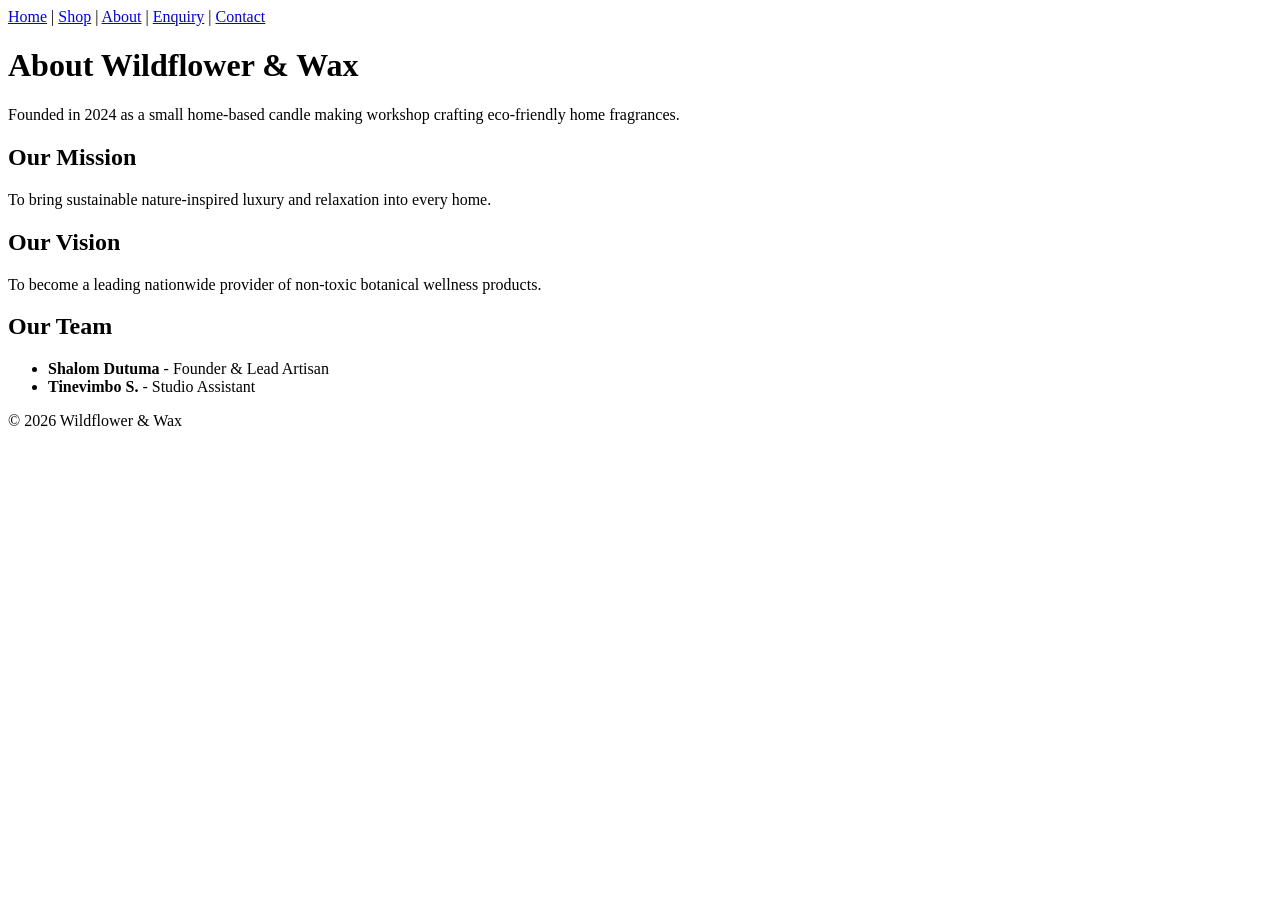
==== about.html @ d5ee0350 "Initial commit: complete rubric-compliant HTML skeleton templates and images" ====
<!DOCTYPE html>
<html lang="en">
<head>
    <meta charset="UTF-8">
    <title>About - Wildflower & Wax</title>
</head>
<body>

    <header>
        <nav>
            <a href="index.html">Home</a> | 
            <a href="products.html">Shop</a> | 
            <a href="about.html">About</a> | 
            <a href="enquiry.html">Enquiry</a> | 
            <a href="contact.html">Contact</a>
        </nav>
    </header>

    <main>
        <h1>About Wildflower & Wax</h1>
        <p>Founded in 2024 as a small home-based candle making workshop crafting eco-friendly home fragrances.</p>
        
        <h2>Our Mission</h2>
        <p>To bring sustainable nature-inspired luxury and relaxation into every home.</p>

        <h2>Our Vision</h2>
        <p>To become a leading nationwide provider of non-toxic botanical wellness products.</p>

        <h2>Our Team</h2>
        <ul>
            <li><strong>Shalom Dutuma</strong> - Founder & Lead Artisan</li>
            <li><strong>Tinevimbo S.</strong> - Studio Assistant</li>
        </ul>
    </main>

    <footer>
        <p>&copy; 2026 Wildflower & Wax</p>
    </footer>

</body>
</html>
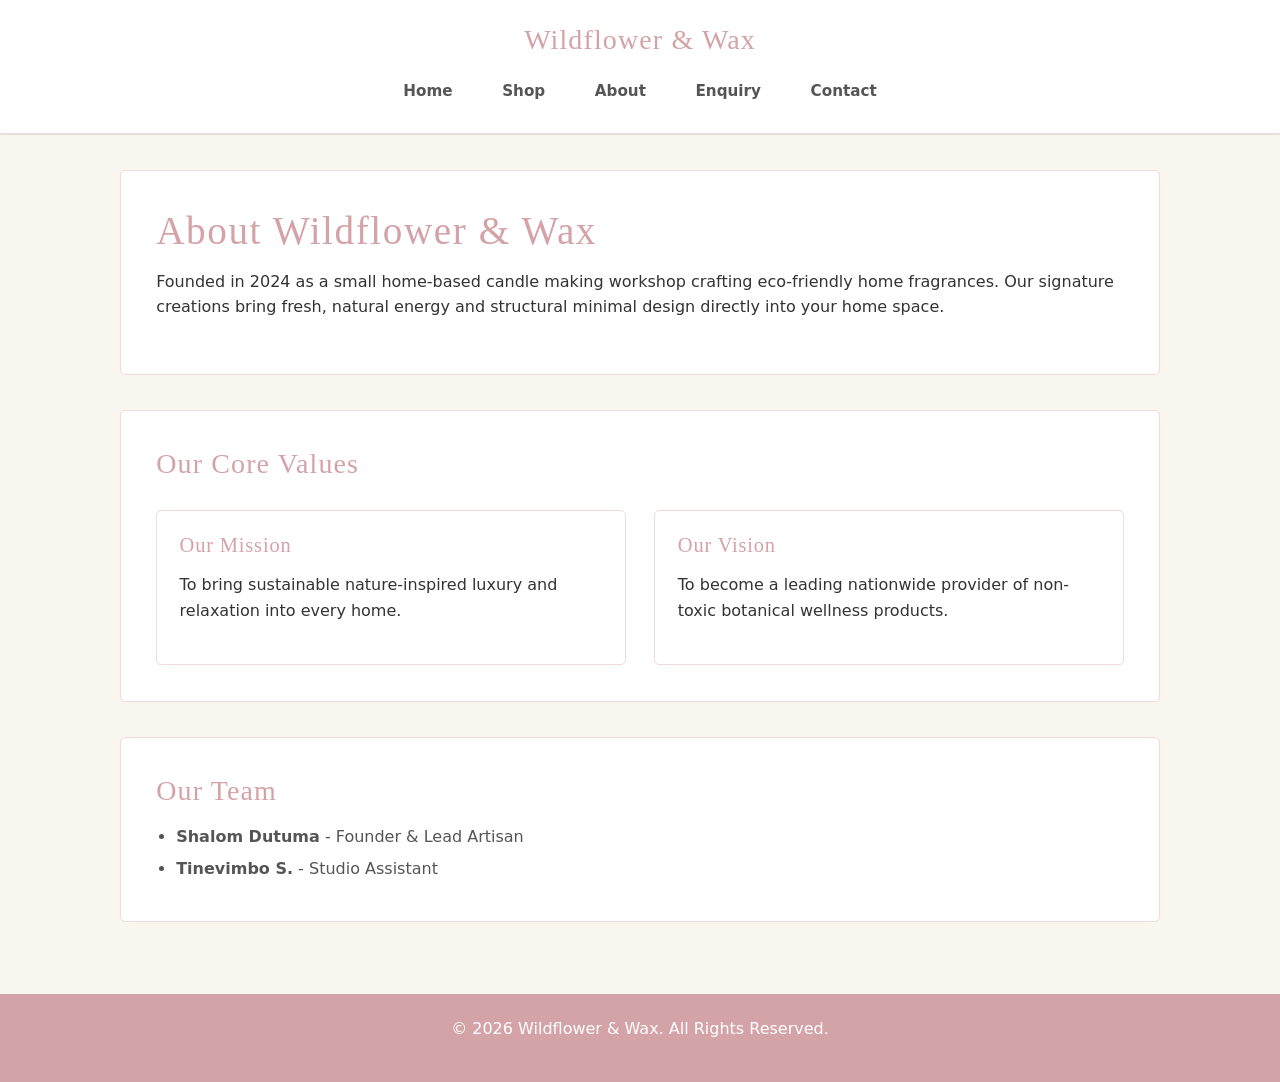
==== commit d4c5eb7f: "Final Build: Configured cascading layout style sheet metrics, embedded viewport tags, and updated re" ====
--- a/about.html
+++ b/about.html
@@ -1,40 +1,74 @@
 <!DOCTYPE html>
 <html lang="en">
 <head>
+    <!-- Basic site setup and character mapping -->
     <meta charset="UTF-8">
-    <title>About - Wildflower & Wax</title>
+    
+    <!--Slide Page 10: Viewport configuration to fix scale and zoom shifts on smartphones -->
+    <meta name="viewport" content="width=device-width, initial-scale=1.0">
+    
+    <title>About Us - Wildflower & Wax</title>
+    
+    <!-- Pulling in our shared global styling sheet file -->
+    <link rel="stylesheet" type="text/css" href="css/style.css">
 </head>
 <body>
 
+    <!-- Main brand header and top navigation link matrix -->
     <header>
+        <h2>Wildflower & Wax</h2>
         <nav>
-            <a href="index.html">Home</a> | 
-            <a href="products.html">Shop</a> | 
-            <a href="about.html">About</a> | 
-            <a href="enquiry.html">Enquiry</a> | 
+            <a href="index.html">Home</a>
+            <a href="products.html">Shop</a>
+            <a href="about.html">About</a>
+            <a href="enquiry.html">Enquiry</a>
             <a href="contact.html">Contact</a>
         </nav>
     </header>
 
+    <!-- Content framework container wrapping all about page paragraphs -->
     <main>
-        <h1>About Wildflower & Wax</h1>
-        <p>Founded in 2024 as a small home-based candle making workshop crafting eco-friendly home fragrances.</p>
         
-        <h2>Our Mission</h2>
-        <p>To bring sustainable nature-inspired luxury and relaxation into every home.</p>
+        <!-- Section layout blocking out the brand background backstory -->
+        <section>
+            <h1>About Wildflower & Wax</h1>
+            <p>Founded in 2024 as a small home-based candle making workshop crafting eco-friendly home fragrances. Our signature creations bring fresh, natural energy and structural minimal design directly into your home space.</p>
+        </section>
 
-        <h2>Our Vision</h2>
-        <p>To become a leading nationwide provider of non-toxic botanical wellness products.</p>
+        <!-- Dynamic flex row grid system tracking our core objectives -->
+        <section>
+            <h2>Our Core Values</h2>
+            <div class="grid-layout">
+                
+                <!-- Left item column focusing on brand mission statement parameters -->
+                <article class="product-card" style="text-align: left; max-width: 100%;">
+                    <h3>Our Mission</h3>
+                    <p>To bring sustainable nature-inspired luxury and relaxation into every home.</p>
+                </article>
+                
+                <!-- Right item column focusing on brand vision criteria tracking -->
+                <article class="product-card" style="text-align: left; max-width: 100%;">
+                    <h3>Our Vision</h3>
+                    <p>To become a leading nationwide provider of non-toxic botanical wellness products.</p>
+                </article>
+                
+            </div>
+        </section>
 
-        <h2>Our Team</h2>
-        <ul>
-            <li><strong>Shalom Dutuma</strong> - Founder & Lead Artisan</li>
-            <li><strong>Tinevimbo S.</strong> - Studio Assistant</li>
-        </ul>
+        <!-- Final structural listing separating team management roles -->
+        <section>
+            <h2>Our Team</h2>
+            <ul style="margin-left: 20px; color: #555555; line-height: 2;">
+                <li><strong>Shalom Dutuma</strong> - Founder & Lead Artisan</li>
+                <li><strong>Tinevimbo S.</strong> - Studio Assistant</li>
+            </ul>
+        </section>
+        
     </main>
 
+    <!-- Standard site footer tracking corporate details and timestamps -->
     <footer>
-        <p>&copy; 2026 Wildflower & Wax</p>
+        <p>&copy; 2026 Wildflower & Wax. All Rights Reserved.</p>
     </footer>
 
 </body>
--- a/css/style.css
+++ b/css/style.css
@@ -0,0 +1,239 @@
+/* --- SITE DESIGN BASICS & RESET --- */
+* {
+    margin: 0;
+    padding: 0;
+    box-sizing: border-box; /* Slide Page 11 padding rule */
+}
+
+body {
+    background-color: #FAF6F0; /* Cream canvas color */
+    color: #333333;
+    font-family: 'Segoe UI', system-ui, -apple-system, sans-serif;
+    font-size: 1rem;
+    line-height: 1.6;
+}
+
+/* --- TEXT SCALES & SIZES --- */
+h1, h2, h3 {
+    color: #D4A3A7; /* Brand Rose Gold Accent */
+    font-family: Georgia, 'Times New Roman', serif;
+    font-weight: normal;
+    letter-spacing: 0.04em;
+    line-height: 1.25;
+    margin-bottom: 0.85rem;
+}
+
+h1 { font-size: 2.45rem; }
+h2 { font-size: 1.75rem; }
+h3 { font-size: 1.28rem; }
+
+p {
+    font-size: 1rem;
+    margin-bottom: 1.15rem;
+}
+
+/* --- CORE LAYOUT & INTERFACE STYLING --- */
+header {
+    background-color: #ffffff;
+    padding: 1.4rem;
+    text-align: center;
+    border-bottom: 2px solid #EEDCDA;
+    box-shadow: 0 2px 4px rgba(0, 0, 0, 0.02);
+}
+
+/* Flexbox Horizontal Header Links Bar */
+nav {
+    display: flex;
+    flex-direction: row;
+    justify-content: center;
+    align-items: center;
+    margin-top: 0.9rem;
+    gap: 1.3rem;
+}
+
+nav a {
+    color: #555555;
+    font-weight: bold;
+    font-size: 0.95rem;
+    text-decoration: none;
+    padding: 0.45rem 0.9rem;
+    transition: color 0.2s ease, background 0.2s ease;
+}
+
+/* Link State Modifiers */
+nav a:hover { color: #D4A3A7; }
+nav a:focus { color: #D4A3A7; outline: 2px solid #D4A3A7; border-radius: 4px; }
+nav a:active { color: #b28286; }
+
+main {
+    max-width: 1080px;
+    margin: 2.2rem auto;
+    padding: 0 1.25rem;
+}
+
+section {
+    background: #ffffff;
+    padding: 2.2rem;
+    margin-bottom: 2.2rem;
+    border-radius: 5px;
+    border: 1px solid #EEDCDA;
+    box-shadow: 0 3px 12px rgba(0, 0, 0, 0.01);
+}
+
+.hero-section {
+    background-color: #FFF5F5;
+    text-align: center;
+}
+
+.shop-btn {
+    background-color: #D4A3A7;
+    color: #ffffff;
+    display: inline-block;
+    font-weight: bold;
+    margin-top: 0.8rem;
+    padding: 0.75rem 1.9rem;
+    text-decoration: none;
+    border-radius: 4px;
+    transition: background-color 0.2s;
+}
+
+.shop-btn:hover { background-color: #c39296; }
+
+/* Flexible Grid Rows Layout Container (Slide Page 14) */
+.grid-layout {
+    display: flex;
+    flex-direction: row;
+    flex-wrap: wrap;
+    justify-content: center;
+    gap: 1.8rem;
+    margin-top: 1.8rem;
+}
+
+/* Card layout blocks */
+article.product-card {
+    background: #ffffff;
+    flex: 1 1 calc(25% - 1.8rem); /* Desktop fluid percentages scale math */
+    min-width: 220px;
+    max-width: 255px;
+    padding: 1.4rem;
+    border-radius: 5px;
+    border: 1px solid #EEDCDA;
+    text-align: center;
+    box-shadow: 0 2px 6px rgba(0, 0, 0, 0.02);
+    display: flex;
+    flex-direction: column;
+    justify-content: space-between;
+}
+
+/* Fluid Layout Responsive Images Scaling Rules (Slide Page 8) */
+article.product-card img, section img {
+    width: 100%;
+    height: auto;
+    max-height: 210px;
+    object-fit: cover;
+    border-radius: 4px;
+    margin-bottom: 0.9rem;
+}
+
+.price {
+    font-weight: bold;
+    color: #D4A3A7;
+    font-size: 1.15rem;
+    margin: 0.6rem 0;
+}
+
+.add-btn {
+    background-color: #D4A3A7;
+    color: #ffffff;
+    border: none;
+    border-radius: 4px;
+    cursor: pointer;
+    font-weight: bold;
+    padding: 0.75rem 1.1rem;
+    width: 100%;
+    transition: background-color 0.2s;
+}
+
+.add-btn:hover { background-color: #c39296; }
+
+/* Global Form Element Cascade Layout Rules */
+form {
+    margin-top: 0.8rem;
+    text-align: left;
+}
+
+form label {
+    color: #555555;
+    display: block;
+    font-weight: bold;
+    font-size: 0.9rem;
+    margin-top: 0.75rem;
+    margin-bottom: 0.25rem;
+}
+
+form input[type="text"],
+form input[type="email"],
+form select,
+form textarea {
+    width: 100%;
+    padding: 11px;
+    background-color: #ffffff;
+    border: 1px solid #EEDCDA;
+    border-radius: 4px;
+    font-family: inherit;
+    font-size: 0.95rem;
+    margin-bottom: 0.85rem;
+    outline: none;
+    transition: border-color 0.2s ease;
+}
+
+form input:focus, 
+form select:focus, 
+form textarea:focus {
+    border-color: #D4A3A7;
+}
+
+footer {
+    background-color: #D4A3A7;
+    color: #ffffff;
+    padding: 1.4rem;
+    font-size: 0.85rem;
+    text-align: center;
+    margin-top: 4.5rem;
+}
+
+/* --- RESPONSIVE MEDIA QUERIES --- */
+
+/* Slide Page 13: Tablet viewport reconfiguration checks */
+@media screen and (max-width: 768px) {
+    main { margin: 1.6rem auto; }
+    section { padding: 1.6rem; }
+    article.product-card { 
+        flex: 1 1 calc(50% - 1.8rem); /* Balance display cards into 2 columns grid row */
+        max-width: 100%; 
+    }
+}
+
+/* Slide Page 12 & 19: Smartphone mobile-first adaptation matrix elements */
+@media screen and (max-width: 480px) {
+    body { font-size: 0.95rem; }
+    h1 { font-size: 1.75rem; }
+    h2 { font-size: 1.35rem; }
+
+    /* Forces standard grid layouts to drop straight vertically */
+    .grid-layout { flex-direction: column; }
+    article.product-card { flex: 1 1 100%; max-width: 100%; }
+    
+    /* Navigation Refinement: Converts normal horizontal layout list items into vertical blocks panel stack */
+    nav {
+        flex-direction: column;
+        gap: 0.4rem;
+    }
+    nav a {
+        display: block;
+        width: 100%;
+        background-color: #FAF6F0;
+        border: 1px solid #EEDCDA;
+        border-radius: 4px;
+    }
+}
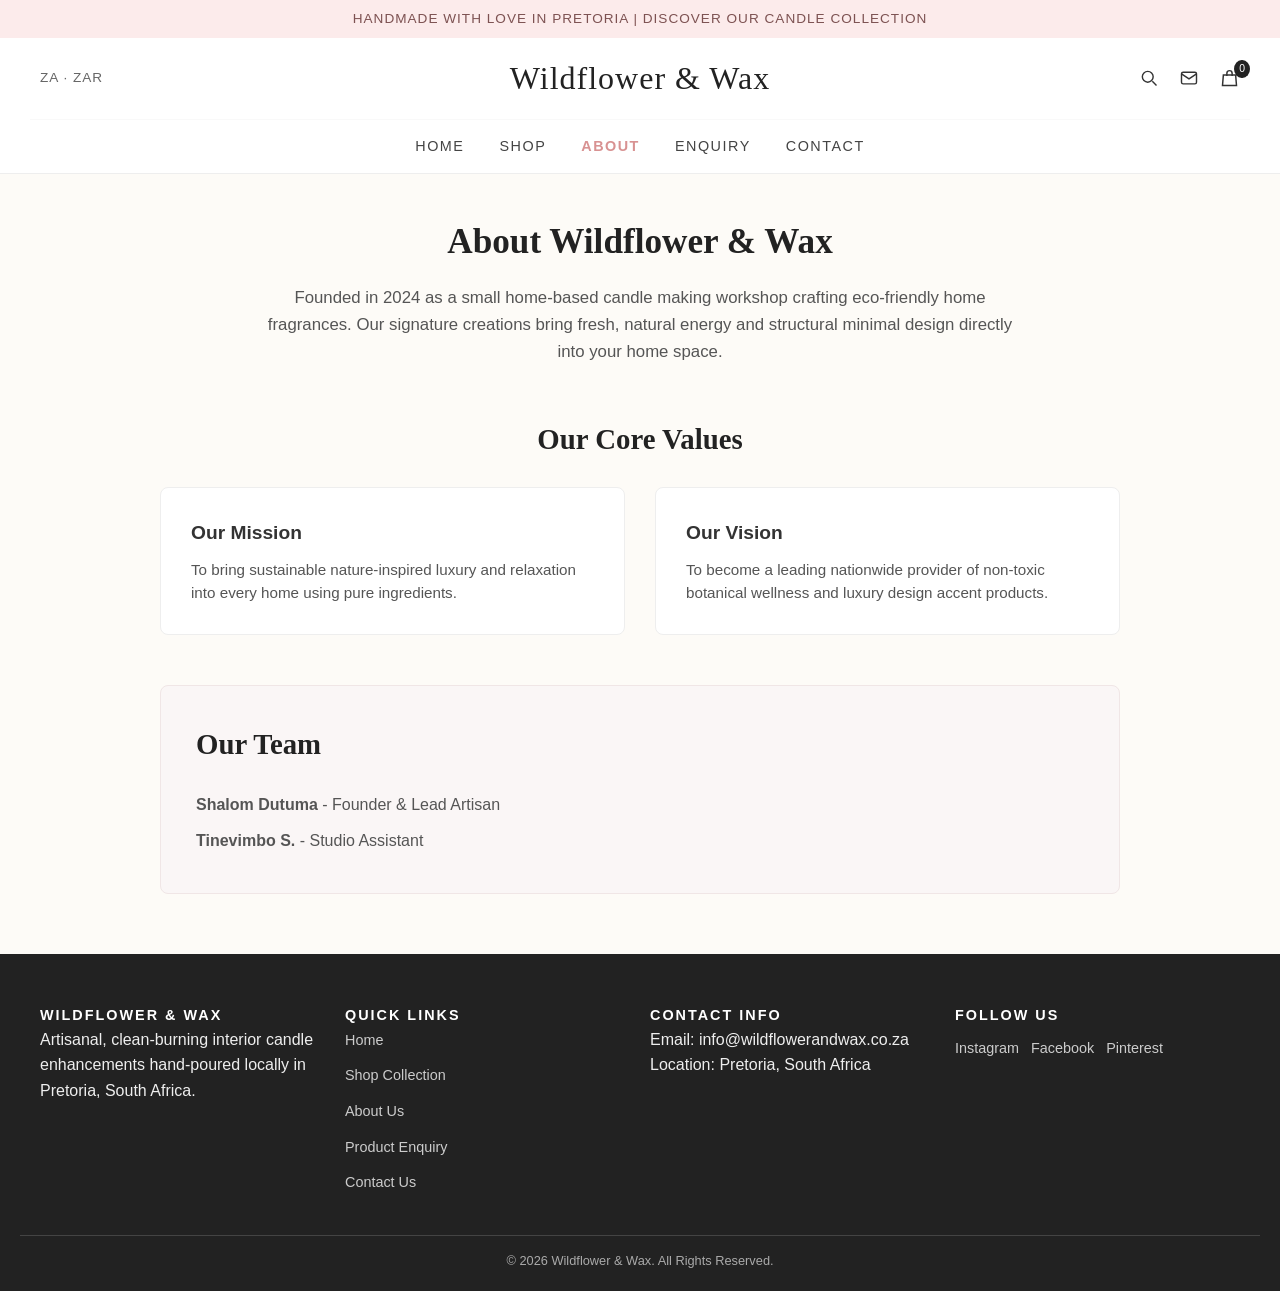
==== commit f717eaec: "Complete Wildflower & Wax WEDE5020 Part 3: final code, SEO files, and unified README" ====
--- a/about.html
+++ b/about.html
@@ -1,64 +1,106 @@
 <!DOCTYPE html>
 <html lang="en">
 <head>
-    <!-- Basic site setup and character mapping -->
+    <!-- Core HTML meta setup framework values settings declarations checking -->
     <meta charset="UTF-8">
-    
-    <!--Slide Page 10: Viewport configuration to fix scale and zoom shifts on smartphones -->
     <meta name="viewport" content="width=device-width, initial-scale=1.0">
-    
-    <title>About Us - Wildflower & Wax</title>
-    
-    <!-- Pulling in our shared global styling sheet file -->
-    <link rel="stylesheet" type="text/css" href="css/style.css">
+
+    <title>Our Story & Core Values | About Wildflower & Wax</title>
+    <meta name="description" content="Learn about Wildflower & Wax, an eco-friendly candle workshop founded in 2024. Read about our sustainable mission, vision, and local artisanal team in Pretoria.">
+    <meta name="keywords" content="about wildflower and wax, sustainable candle makers, non-toxic wellness products, candle artisans Pretoria, team Shalom Dutuma">
+
+    <!-- Linking our design structure directly into our global cascading style blocks sheet -->
+    <link rel="stylesheet" type="text/css" href="css\style.css">
 </head>
 <body>
 
-    <!-- Main brand header and top navigation link matrix -->
-    <header>
-        <h2>Wildflower & Wax</h2>
-        <nav>
-            <a href="index.html">Home</a>
-            <a href="products.html">Shop</a>
-            <a href="about.html">About</a>
-            <a href="enquiry.html">Enquiry</a>
-            <a href="contact.html">Contact</a>
+    <!-- Top Announcement Bar -->
+    <div class="announcement-bar">
+        HANDMADE WITH LOVE IN PRETORIA | DISCOVER OUR CANDLE COLLECTION
+    </div>
+
+    <!-- Master Header Component -->
+    <header class="site-header">
+        <div class="header-container">
+            <!-- Left: Currency Selector -->
+            <div class="header-left">
+                <span>ZA · ZAR</span>
+            </div>
+
+            <!-- Center: Brand Logo -->
+            <a href="index.html" class="logo-link">
+                <span class="brand-name">Wildflower &amp; Wax</span>
+            </a>
+
+            <!-- Right: Icons (Search, Contact, Cart) -->
+            <div class="header-icons">
+                <button id="searchToggle" aria-label="Search our candle collection" title="Search">
+                    <svg viewBox="0 0 24 24" width="20" height="20" fill="none" stroke="currentColor" stroke-width="1.7" aria-hidden="true">
+                        <circle cx="10.5" cy="10.5" r="6.5"/>
+                        <path d="m16 16 5 5"/>
+                    </svg>
+                </button>
+
+                <a href="contact.html" aria-label="Contact us" title="Contact">
+                    <svg viewBox="0 0 24 24" width="20" height="20" fill="none" stroke="currentColor" stroke-width="1.7" aria-hidden="true">
+                        <rect x="3" y="5" width="18" height="14" rx="2"/>
+                        <path d="m3 7 9 6 9-6"/>
+                    </svg>
+                </a>
+
+                <a href="cart.html" class="cart-link" aria-label="View shopping cart" title="Cart">
+                    <svg viewBox="0 0 24 24" width="21" height="21" fill="none" stroke="currentColor" stroke-width="1.7" aria-hidden="true">
+                        <path d="M5 8h14l1 12H4L5 8Z"/>
+                        <path d="M9 9V6a3 3 0 0 1 6 0v3"/>
+                    </svg>
+                    <span class="cart-count">0</span>
+                </a>
+            </div>
+        </div>
+
+        <!-- Navigation Links Underneath -->
+        <nav class="main-nav" aria-label="Main navigation">
+            <a href="index.html">HOME</a>
+            <a href="products.html">SHOP</a>
+            <a href="about.html" aria-current="page">ABOUT</a>
+            <a href="enquiry.html">ENQUIRY</a>
+            <a href="contact.html">CONTACT</a>
         </nav>
     </header>
 
-    <!-- Content framework container wrapping all about page paragraphs -->
-    <main>
+    <!-- Main Workspace Content -->
+    <main class="main-container" style="max-width: 1000px; margin: 40px auto; padding: 0 20px;">
         
-        <!-- Section layout blocking out the brand background backstory -->
-        <section>
-            <h1>About Wildflower & Wax</h1>
-            <p>Founded in 2024 as a small home-based candle making workshop crafting eco-friendly home fragrances. Our signature creations bring fresh, natural energy and structural minimal design directly into your home space.</p>
+        <!-- Background timeline overview sub-section card layers framework text blocks -->
+        <section style="margin-bottom: 50px; text-align: center;">
+            <h1 style="font-family: 'Georgia', serif; font-size: 2.2rem; color: #222; margin-bottom: 15px;">About Wildflower & Wax</h1>
+            <p style="color: #555555; line-height: 1.6; max-width: 750px; margin: 0 auto; font-size: 1.05rem;">Founded in 2024 as a small home-based candle making workshop crafting eco-friendly home fragrances. Our signature creations bring fresh, natural energy and structural minimal design directly into your home space.</p>
         </section>
 
-        <!-- Dynamic flex row grid system tracking our core objectives -->
-        <section>
-            <h2>Our Core Values</h2>
-            <div class="grid-layout">
+        <!-- Sub-sections wrapping core values inside our responsive flex column grid modules row -->
+        <section style="margin-bottom: 50px;">
+            <h2 style="font-family: 'Georgia', serif; font-size: 1.8rem; color: #222; margin-bottom: 25px; text-align: center;">Our Core Values</h2>
+            <div class="grid-layout" style="display: grid; grid-template-columns: repeat(auto-fit, minmax(300px, 1fr)); gap: 30px;">
                 
-                <!-- Left item column focusing on brand mission statement parameters -->
-                <article class="product-card" style="text-align: left; max-width: 100%;">
-                    <h3>Our Mission</h3>
-                    <p>To bring sustainable nature-inspired luxury and relaxation into every home.</p>
+                <!-- Left column card block detailing mission statement metadata parameters features -->
+                <article class="product-card" style="text-align: left; background: #fff; padding: 30px; border-radius: 8px; border: 1px solid #eee;">
+                    <h3 style="color: #333; margin-bottom: 10px; font-size: 1.2rem;">Our Mission</h3>
+                    <p style="color: #555555; line-height: 1.5; font-size: 0.95rem;">To bring sustainable nature-inspired luxury and relaxation into every home using pure ingredients.</p>
                 </article>
                 
-                <!-- Right item column focusing on brand vision criteria tracking -->
-                <article class="product-card" style="text-align: left; max-width: 100%;">
-                    <h3>Our Vision</h3>
-                    <p>To become a leading nationwide provider of non-toxic botanical wellness products.</p>
+                <!-- Right column card block detailing vision statement metadata parameters features -->
+                <article class="product-card" style="text-align: left; background: #fff; padding: 30px; border-radius: 8px; border: 1px solid #eee;">
+                    <h3 style="color: #333; margin-bottom: 10px; font-size: 1.2rem;">Our Vision</h3>
+                    <p style="color: #555555; line-height: 1.5; font-size: 0.95rem;">To become a leading nationwide provider of non-toxic botanical wellness and luxury design accent products.</p>
                 </article>
                 
             </div>
         </section>
 
-        <!-- Final structural listing separating team management roles -->
-        <section>
-            <h2>Our Team</h2>
-            <ul style="margin-left: 20px; color: #555555; line-height: 2;">
+        <!-- Final section listing structural corporate team roles details entries profiles -->
+        <section style="margin-bottom: 60px; background: #faf6f6; padding: 35px; border-radius: 8px; border: 1px solid #f0e6e6;">
+            <h2 style="font-family: 'Georgia', serif; font-size: 1.8rem; color: #222; margin-bottom: 20px;">Our Team</h2>
+            <ul style="list-style-type: none; padding: 0; color: #555555; line-height: 2.2;">
                 <li><strong>Shalom Dutuma</strong> - Founder & Lead Artisan</li>
                 <li><strong>Tinevimbo S.</strong> - Studio Assistant</li>
             </ul>
@@ -66,10 +108,43 @@
         
     </main>
 
-    <!-- Standard site footer tracking corporate details and timestamps -->
+    <!-- Matrix Layout Footer tracking Quick Links and Social Interaction Buttons -->
     <footer>
-        <p>&copy; 2026 Wildflower & Wax. All Rights Reserved.</p>
+        <div class="footer-container">
+            <div class="footer-col">
+                <h3>Wildflower & Wax</h3>
+                <p>Artisanal, clean-burning interior candle enhancements hand-poured locally in Pretoria, South Africa.</p>
+            </div>
+            <div class="footer-col">
+                <h4>Quick Links</h4>
+                <ul>
+                    <li><a href="index.html">Home</a></li>
+                    <li><a href="products.html">Shop Collection</a></li>
+                    <li><a href="about.html">About Us</a></li>
+                    <li><a href="enquiry.html">Product Enquiry</a></li>
+                    <li><a href="contact.html">Contact Us</a></li>
+                </ul>
+            </div>
+            <div class="footer-col">
+                <h4>Contact Info</h4>
+                <p>Email: info@wildflowerandwax.co.za</p>
+                <p>Location: Pretoria, South Africa</p>
+            </div>
+            <div class="footer-col">
+    <h4>Follow Us</h4>
+    <div style="display: flex; gap: 12px; margin-top: 10px;">
+        <a href="https://instagram.com" target="_blank" aria-label="Instagram">Instagram</a>
+        <a href="https://facebook.com" target="_blank" aria-label="Facebook">Facebook</a>
+        <a href="https://pinterest.com" target="_blank" aria-label="Pinterest">Pinterest</a>
+    </div>
+</div>
+        </div>
+        <div class="footer-bottom">
+            <p>&copy; 2026 Wildflower & Wax. All Rights Reserved.</p>
+        </div>
     </footer>
 
+    <!-- Connecting master code file right before closing body tag -->
+    <script src="js\Script.js"></script>
 </body>
 </html>
